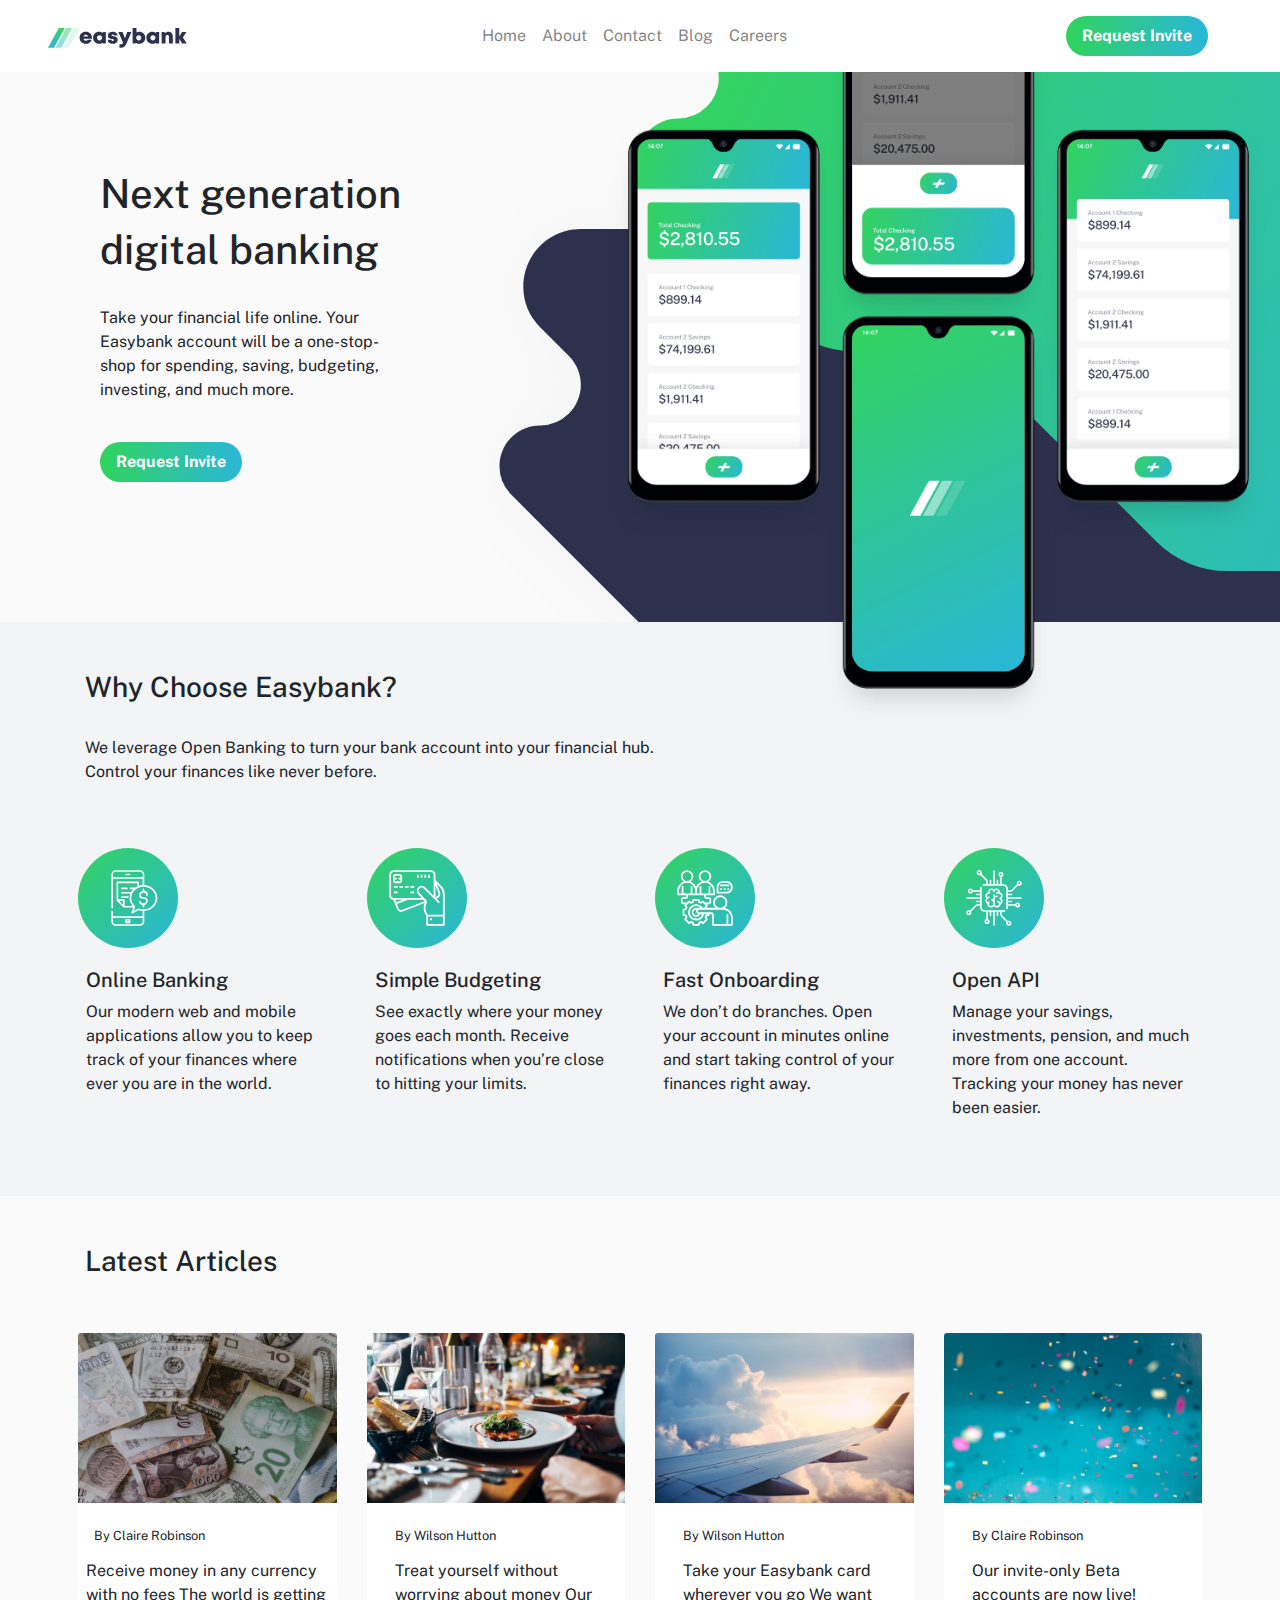
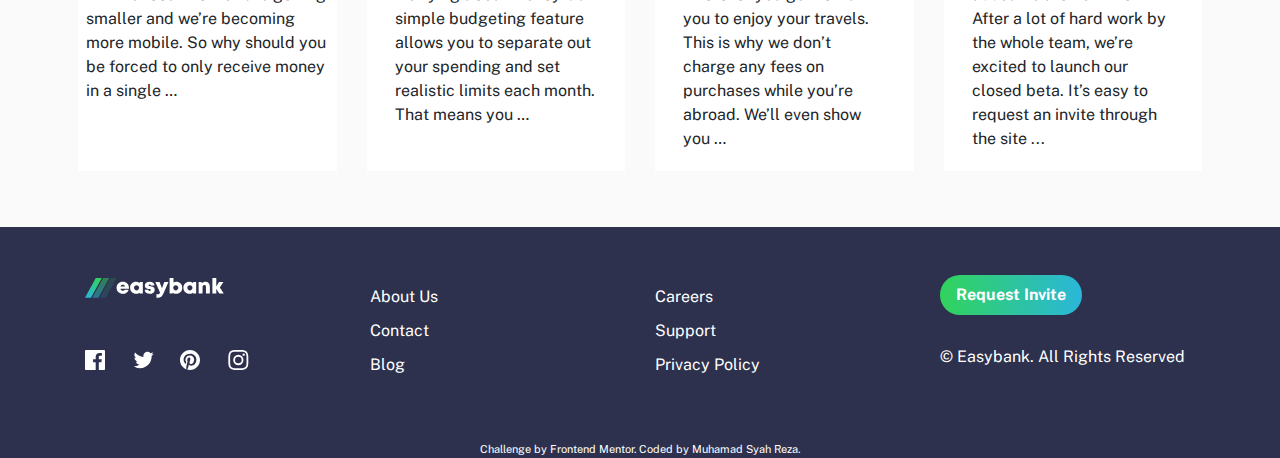
==== index.html @ f1839462 "update component" ====
<!DOCTYPE html>
<html lang="en">
  <head>
    <meta charset="UTF-8" />
    <meta name="viewport" content="width=device-width, initial-scale=1.0" />
    <!-- displays site properly based on user's device -->

    <link
      rel="icon"
      type="image/png"
      sizes="32x32"
      href="./images/favicon-32x32.png"
    />
    <link rel="stylesheet" href="style.css" />
    <link
      rel="stylesheet"
      href="https://cdn.jsdelivr.net/npm/bootstrap@4.0.0/dist/css/bootstrap.min.css"
      integrity="sha384-Gn5384xqQ1aoWXA+058RXPxPg6fy4IWvTNh0E263XmFcJlSAwiGgFAW/dAiS6JXm"
      crossorigin="anonymous"
    />
    <title>Frontend Mentor | Easybank landing page</title>
    <script
      src="https://code.jquery.com/jquery-3.2.1.slim.min.js"
      integrity="sha384-KJ3o2DKtIkvYIK3UENzmM7KCkRr/rE9/Qpg6aAZGJwFDMVNA/GpGFF93hXpG5KkN"
      crossorigin="anonymous"
    ></script>
    <script
      src="https://cdn.jsdelivr.net/npm/popper.js@1.12.9/dist/umd/popper.min.js"
      integrity="sha384-ApNbgh9B+Y1QKtv3Rn7W3mgPxhU9K/ScQsAP7hUibX39j7fakFPskvXusvfa0b4Q"
      crossorigin="anonymous"
    ></script>
    <script
      src="https://cdn.jsdelivr.net/npm/bootstrap@4.0.0/dist/js/bootstrap.min.js"
      integrity="sha384-JZR6Spejh4U02d8jOt6vLEHfe/JQGiRRSQQxSfFWpi1MquVdAyjUar5+76PVCmYl"
      crossorigin="anonymous"
    ></script>
    <!-- Feel free to remove these styles or customise in your own stylesheet 👍 -->
  </head>
  <body class="body p-0">
    <!-- Navbar -->
    <nav class="navbar navbar-light navbar-expand-lg p-3 pl-5 pr-5">
      <a class="navbar-brand" href="#"
        ><img src="/images/logo.svg" alt="brand-logo"
      /></a>
      <button
        class="navbar-toggler"
        type="button"
        data-toggle="collapse"
        data-target="#navbarSupportedContent"
        aria-controls="navbarSupportedContent"
        aria-expanded="false"
        aria-label="Toggle navigation"
      >
        <span class="navbar-toggler-icon"></span>
      </button>
      <div
        class="collapse navbar-collapse navbar-items"
        id="navbarSupportedContent"
      >
        <ul class="navbar-nav navbar-cust mx-auto">
          <li class="nav-item">
            <a class="nav-link" href="#">Home</a>
          </li>

          <li class="nav-item">
            <a class="nav-link" href="#">About</a>
          </li>
          <li class="nav-item">
            <a class="nav-link" href="#">Contact</a>
          </li>
          <li class="nav-item">
            <a class="nav-link" href="#">Blog</a>
          </li>
          <li class="nav-item">
            <a class="nav-link" href="#">Careers</a>
          </li>
        </ul>
        <div class="btn-inv-contain">
          <button class="btn-invite my-2 mr-4 my-sm-0" type="submit">
            Request Invite
          </button>
        </div>
      </div>
    </nav>
    <!-- Next generation digital banking -->
    <div class="container-fluid container-digibank">
      <div class="row content1-row">
        <div class="col-lg-4 column1">
          <h1 class="title pt-5">Next generation</h1>
          <h1 class="title">digital banking</h1>
          <div class="subtitle pt-4">
            <p>
              Take your financial life online. Your Easybank account will be a
              one-stop-shop for spending, saving, budgeting, investing, and much
              more.
            </p>
          </div>
          <div class="btn-invite-div pt-4 pb-5">
            <button class="btn-invite my-2 mr-4 my-sm-0" type="submit">
              Request Invite
            </button>
          </div>
        </div>
        <div class="col-lg-8 column2">
          <picture>
            <source
              class="mobile"
              media="(max-width: 799px)"
              srcset="/images/image-mockups.png"
            />
            <source
              class="desktop"
              media="(min-width: 800px)"
              srcset="/images/image-mockups.png"
            />
            <img
              class="p-0 m-0 ml-auto"
              src="/images/image-mockups.png"
              alt="main images"
            />
          </picture>
        </div>
      </div>
    </div>
    <!-- Why choose easy bank? -->
    <div class="container-fluid container-content pb-5">
      <div class="container container-fluid">
        <div class="row">
          <div class="col pt-5 col-easy">
            <h3>Why Choose Easybank?</h3>
            <p class="pt-4">
              We leverage Open Banking to turn your bank account into your
              financial hub. Control your finances like never before.
            </p>
          </div>
        </div>
        <div class="row pt-5 p-2">
          <div class="card-deck">
            <div class="card card-easybank">
              <img
                src="/images/icon-budgeting.svg"
                class="card-img-easybank"
                alt="image-currency"
              />
              <div class="card-body px-2">
                <h5>Online Banking</h5>
                <p class="card-text">
                  Our modern web and mobile applications allow you to keep track
                  of your finances where ever you are in the world.
                </p>
              </div>
            </div>
            <div class="card card-easybank">
              <img
                src="/images/icon-online.svg"
                class="card-img-easybank"
                alt="image-currency"
              />
              <div class="card-body px-2">
                <h5>Simple Budgeting</h5>
                <p class="card-text">
                  See exactly where your money goes each month. Receive
                  notifications when you’re close to hitting your limits.
                </p>
              </div>
            </div>
            <div class="card card-easybank">
              <img
                src="/images/icon-onboarding.svg"
                class="card-img-easybank"
                alt="image-currency"
              />
              <div class="card-body px-2">
                <h5>Fast Onboarding</h5>
                <p class="card-text">
                  We don’t do branches. Open your account in minutes online and
                  start taking control of your finances right away.
                </p>
              </div>
            </div>
            <div class="card card-easybank">
              <img
                src="/images/icon-api.svg"
                class="card-img-easybank"
                alt="image-currency"
              />
              <div class="card-body px-2">
                <h5>Open API</h5>
                <p class="card-text">
                  Manage your savings, investments, pension, and much more from
                  one account. Tracking your money has never been easier.
                </p>
              </div>
            </div>
          </div>
        </div>
      </div>
    </div>
    <!-- Latest Articles -->
    <div class="container-fluid container-articles pb-5">
      <div class="container container-fluid">
        <div class="row">
          <div class="col-6 pt-5">
            <h3>Latest Articles</h3>
          </div>
        </div>
        <div class="row pt-5 p-2">
          <div class="card-deck card-articles">
            <div class="card card-articles">
              <img
                src="/images/image-currency.jpg"
                class="card-img-top"
                alt="image-currency"
              />
              <div class="card-body px-2">
                <p class="card-title px-2"><small>By Claire Robinson</small></p>
                <p class="card-text">
                  Receive money in any currency with no fees The world is
                  getting smaller and we’re becoming more mobile. So why should
                  you be forced to only receive money in a single …
                </p>
              </div>
            </div>
            <div class="card">
              <img
                src="/images/image-restaurant.jpg"
                class="card-img-top"
                alt="image-currency"
              />
              <div class="card-body">
                <p class="card-title px-2"><small>By Wilson Hutton</small></p>
                <p class="card-text px-2">
                  Treat yourself without worrying about money Our simple
                  budgeting feature allows you to separate out your spending and
                  set realistic limits each month. That means you …
                </p>
              </div>
            </div>
            <div class="card">
              <img
                src="/images/image-plane.jpg"
                class="card-img-top"
                alt="image-currency"
              />
              <div class="card-body">
                <p class="card-title px-2"><small>By Wilson Hutton</small></p>
                <p class="card-text px-2">
                  Take your Easybank card wherever you go We want you to enjoy
                  your travels. This is why we don’t charge any fees on
                  purchases while you’re abroad. We’ll even show you …
                </p>
              </div>
            </div>
            <div class="card">
              <img
                src="/images/image-confetti.jpg"
                class="card-img-top"
                alt="image-currency"
              />
              <div class="card-body">
                <p class="card-title px-2"><small>By Claire Robinson</small></p>
                <p class="card-text px-2">
                  Our invite-only Beta accounts are now live! After a lot of
                  hard work by the whole team, we’re excited to launch our
                  closed beta. It’s easy to request an invite through the site
                  ...
                </p>
              </div>
            </div>
          </div>
        </div>
      </div>
    </div>
    <!-- Footer -->
    <div class="container-fluid container-footer pt-5">
      <div class="container container-fluid">
        <div class="row">
          <div class="col-3">
            <img src="/images/white-logo.svg" alt="logo" class="filter" />
            <div class="row pt-5 so-logo">
              <div class="col-2">
                <img src="/images/icon-facebook.svg" alt="facebook" />
              </div>
              <div class="col-2">
                <img src="/images/icon-twitter.svg" alt="twitter" />
              </div>
              <div class="col-2">
                <img src="/images/icon-pinterest.svg" alt="pinterest" />
              </div>
              <div class="col-2">
                <img src="/images/icon-instagram.svg" alt="instagram" />
              </div>
            </div>
          </div>
          <div class="col-3">
            <ul class="list-unstyled">
              <li><a href="#">About Us</a></li>
              <li><a href="#">Contact</a></li>
              <li><a href="#">Blog</a></li>
            </ul>
          </div>
          <div class="col-3">
            <ul class="list-unstyled">
              <li><a href="#">Careers</a></li>
              <li><a href="#">Support</a></li>
              <li><a href="#">Privacy Policy</a></li>
            </ul>
          </div>
          <div class="col-3">
            <button class="btn-invite" type="submit">Request Invite</button>

            <p class="copyright">© Easybank. All Rights Reserved</p>
          </div>
        </div>
      </div>
      <div class="attribution pt-5">
        Challenge by
        <a href="https://www.frontendmentor.io?ref=challenge" target="_blank"
          >Frontend Mentor</a
        >. Coded by
        <a
          href="https://www.frontendmentor.io/profile/msyahreza"
          target="_blank"
          >Muhamad Syah Reza</a
        >.
      </div>
    </div>
  </body>
</html>
---- style.css ----
@import url("https://fonts.googleapis.com/css2?family=Public+Sans:wght@300;400;700&display=swap");

.attribution {
  font-size: 11px;
  text-align: center;
  color: white;
}
.attribution a {
  color: white;
}

.body {
  font-family: "Public Sans", sans-serif;
}

.navbar {
  font-family: "Public Sans", sans-serif;
  font-weight: 400;
  background-color: #ffffff;
  z-index: 2;
}

.navbar .navbar-nav .nav-link {
  color: #000000;
  font-size: 1em;
  font-family: "Public Sans", sans-serif;
  font-weight: 400;
}
.navbar .navbar-nav .nav-link:hover {
  color: hsl(136, 65%, 51%) !important;
}
.navbar .navbar-nav .nav-item {
  position: relative;
}
.navbar .navbar-nav .nav-item::after {
  position: absolute;
  bottom: 0;
  left: 0;
  right: 0;
  margin: auto;
  background-image: linear-gradient(
    to right,
    hsl(136, 65%, 51%),
    hsl(192, 70%, 51%)
  );
  width: 0%;
  content: "";
  height: 3px;
  transition: all 0.5s;
}

.navbar .navbar-nav .nav-item:hover::after {
  width: 100%;
}

.btn-invite {
  font-weight: bold;
  color: white;
  border: none;
  background: linear-gradient(
    90deg,
    hsl(136, 65%, 51%) 0%,
    hsl(192, 70%, 51%) 100%
  );
  cursor: pointer;
  transition: 0.5s ease;
  border-radius: 20px;
  padding: 0.5rem 1rem;
}

.btn-invite:hover {
  background: linear-gradient(
    90deg,
    hsl(192, 70%, 51%) 0%,
    hsl(136, 65%, 51%) 100%
  );
  color: hsl(233, 26%, 24%);
  transition: 1s ease;
}

.container-digibank {
  background-color: hsl(0, 0%, 98%);
}

picture img {
  object-fit: contain;
  object-position: 100% 0;
  width: 900px;
  height: 800px;
}

picture {
  display: flex;
  justify-content: center;
  align-items: center;
}

.content1-row {
  height: 550px;
}

.container-fluid .column1 {
  padding-top: 50px;
  padding-left: 100px;
}
.column2 {
  width: 300px;
  height: 700px;
  object-fit: cover;
  bottom: 150px;
  background-image: url("/images/bg-intro-desktop.svg");
  background-repeat: no-repeat;
  z-index: 1;
}

/* section 2 */
.container-content {
  background-color: hsl(220, 16%, 96%);
  object-fit: cover;
}

.container-content .col-easy {
  max-width: 600px;
}

.card-deck .card-easybank {
  background-color: transparent;
}

.card-easybank img {
  max-width: 100px;
}

/* section 3 */
.container-articles {
  background-color: hsl(0, 0%, 98%);
}

.card-articles {
  border: none;
}

.card {
  border: none !important;
  border-radius: 0px !important;
}

.card img {
  width: 100%;
  max-height: 170px;
}

/* Footer */
.container-footer {
  background-color: hsl(233, 26%, 24%);
}

.list-unstyled li {
  padding-top: 10px;
}

.list-unstyled li a {
  color: white;
}

.list-unstyled li a:hover {
  color: hsl(136, 65%, 51%);
  text-decoration: none;
  transition: 0.5s ease;
}

.copyright {
  padding-top: 30px;
  color: white;
}

.so-logo img {
  cursor: pointer;
}

@media (max-width: 768px) {
  .navbar .navbar-nav {
    align-items: center;
    justify-content: center;
  }

  .btn-inv-contain {
    align-items: center;
    justify-content: center;
    display: flex;
    padding-left: 25px;
  }
  .title {
    text-align: center;
  }

  .subtitle {
    text-align: center;
  }

  .btn-invite-div {
    display: flex;
    justify-content: center;
    align-items: center;
  }
  .column2 {
    order: 1;
    padding-bottom: 0px;
    object-fit: cover;
    max-width: 500px;
    max-height: 400px;
    width: 100%;
    bottom: 0px;
    background-image: url("/images/bg-intro-mobile.svg");
  }

  .column1 {
    order: 2;
    padding-top: 0px;
    align-items: center;
    justify-content: center;
    padding-left: 0px;
  }

  .container-fluid .column1 {
    padding-left: 0px;
    padding-bottom: 10px;
  }
  picture img {
    max-width: 500px;
    width: 100%;
    max-height: 400px;
  }

  .container-content {
    background-color: hsl(0, 0%, 98%);
    object-fit: cover;
    bottom: 0px;
    padding-top: 10px;
  }
  .content1-row {
    height: 800px;
  }
  .container-content {
    text-align: center;
  }

  .card-easybank {
    align-items: center;
  } 
}
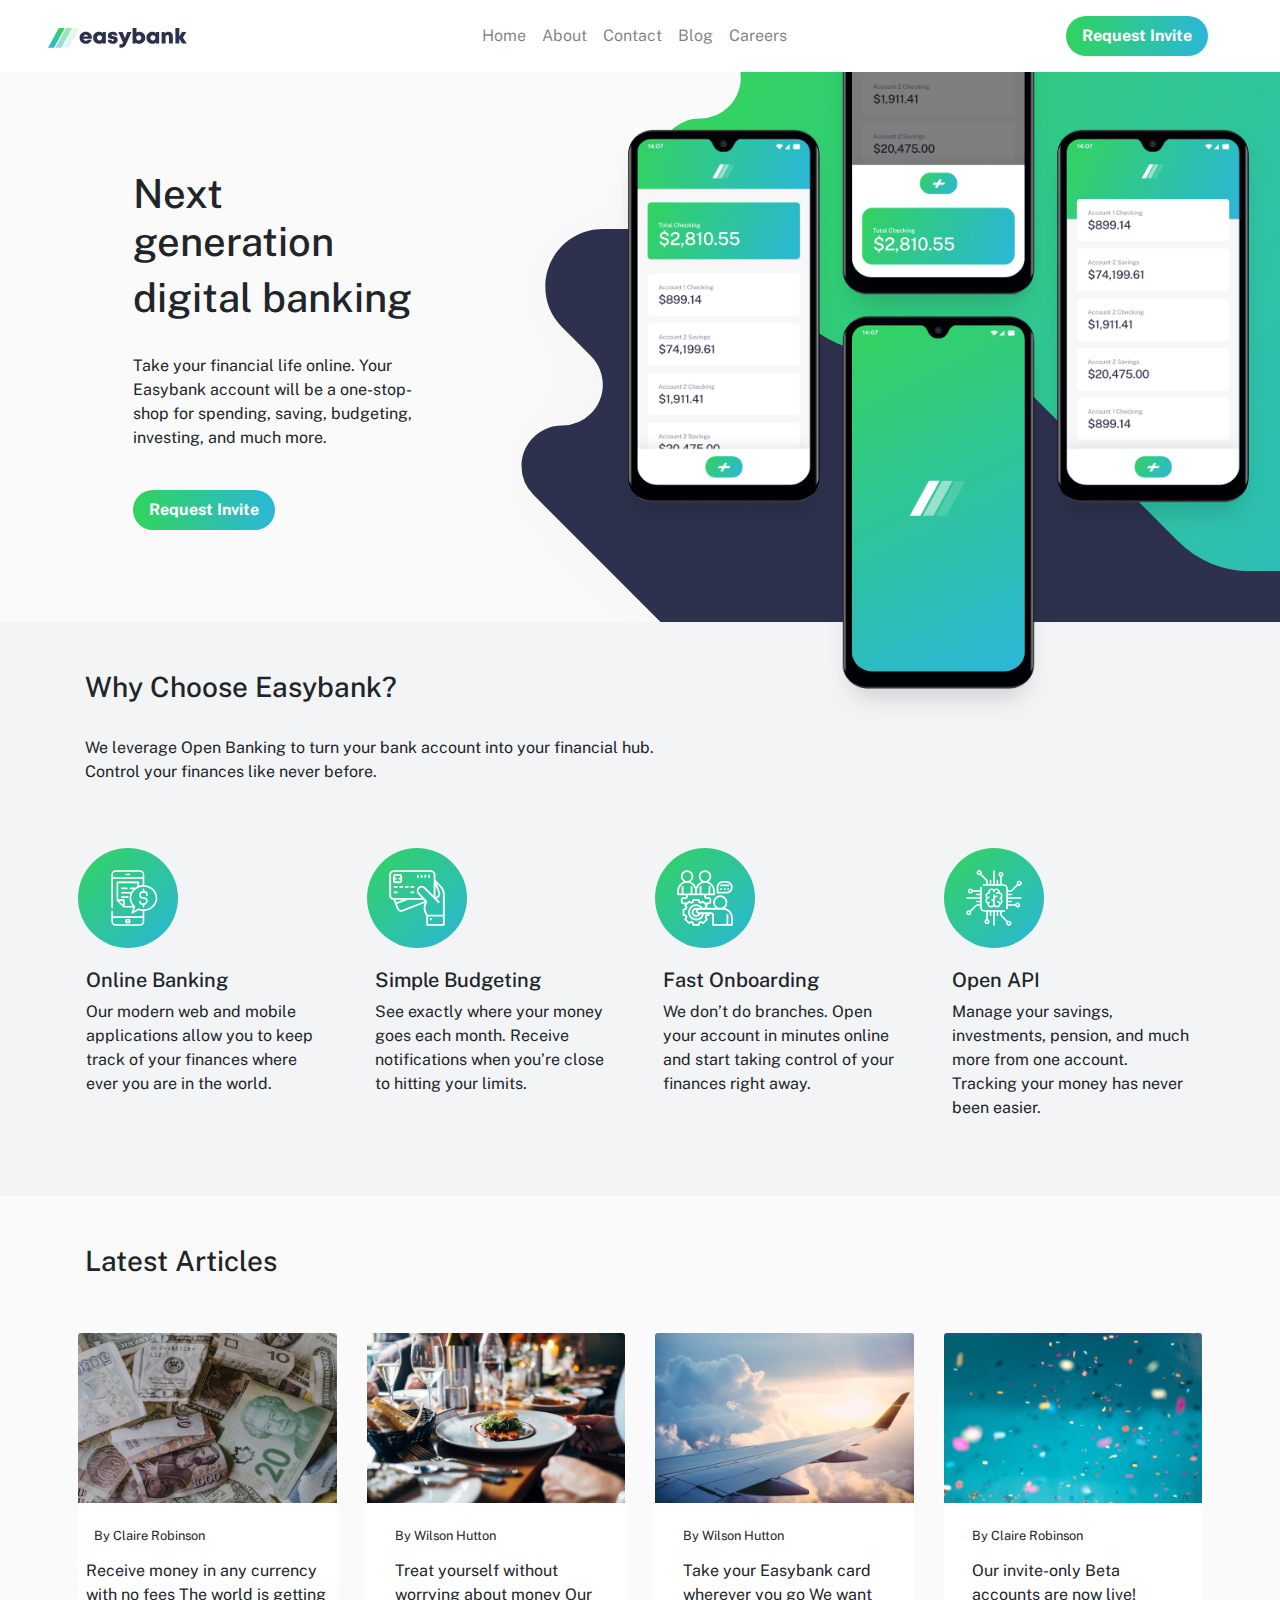
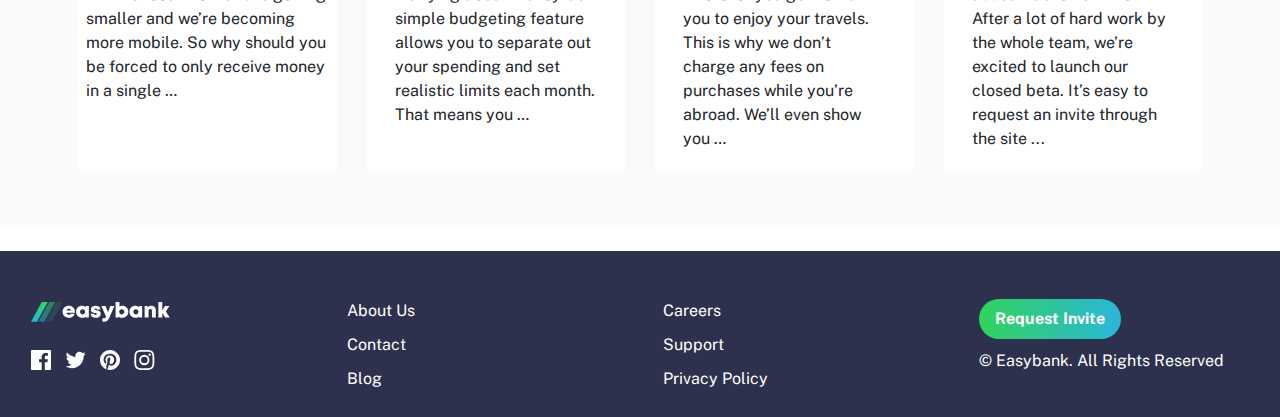
==== commit 6e9f1736: "update" ====
--- a/index.html
+++ b/index.html
@@ -83,7 +83,7 @@
       </div>
     </nav>
     <!-- Next generation digital banking -->
-    <div class="container-fluid container-digibank">
+    <div class="container-fluid container-digibank pl-5">
       <div class="row content1-row">
         <div class="col-lg-4 column1">
           <h1 class="title pt-5">Next generation</h1>
@@ -200,7 +200,7 @@
     <div class="container-fluid container-articles pb-5">
       <div class="container container-fluid">
         <div class="row">
-          <div class="col-6 pt-5">
+          <div class="col pt-5 article-title">
             <h3>Latest Articles</h3>
           </div>
         </div>
@@ -272,58 +272,68 @@
       </div>
     </div>
     <!-- Footer -->
-    <div class="container-fluid container-footer pt-5">
-      <div class="container container-fluid">
-        <div class="row">
-          <div class="col-3">
-            <img src="/images/white-logo.svg" alt="logo" class="filter" />
-            <div class="row pt-5 so-logo">
-              <div class="col-2">
-                <img src="/images/icon-facebook.svg" alt="facebook" />
-              </div>
-              <div class="col-2">
-                <img src="/images/icon-twitter.svg" alt="twitter" />
-              </div>
-              <div class="col-2">
-                <img src="/images/icon-pinterest.svg" alt="pinterest" />
-              </div>
-              <div class="col-2">
-                <img src="/images/icon-instagram.svg" alt="instagram" />
-              </div>
-            </div>
-          </div>
-          <div class="col-3">
+    <footer class="page-footer font-small blue pt-4">
+      <!-- Footer Links -->
+      <div class="container-fluid container-footer pt-5">
+        <!-- Grid row -->
+        <div class="row pl-3">
+          <!-- Grid column -->
+          <div class="col-md-3 mt-md-0 mt-3">
+            <!-- Content -->
+            <img src="/images/white-logo.svg" alt="" />
+            <div class="col p-0 pt-4 so-logo">
+              <img src="/images/icon-facebook.svg" alt="" />
+              <img src="/images/icon-twitter.svg" alt="" />
+              <img src="/images/icon-pinterest.svg" alt="" />
+              <img src="/images/icon-instagram.svg" alt="" />
+            </div>
+          </div>
+          <!-- Grid column -->
+          <hr class="clearfix w-100 d-md-none pb-3" />
+          <!-- Grid column -->
+          <div class="col-md-3 mb-md-0">
             <ul class="list-unstyled">
-              <li><a href="#">About Us</a></li>
-              <li><a href="#">Contact</a></li>
-              <li><a href="#">Blog</a></li>
+              <li>
+                <a href="#!">About Us</a>
+              </li>
+              <li>
+                <a href="#!">Contact</a>
+              </li>
+              <li>
+                <a href="#!">Blog</a>
+              </li>
             </ul>
           </div>
-          <div class="col-3">
+          <!-- Grid column -->
+          <div class="col-md-3 mb-md-0 mb-3">
             <ul class="list-unstyled">
-              <li><a href="#">Careers</a></li>
-              <li><a href="#">Support</a></li>
-              <li><a href="#">Privacy Policy</a></li>
+              <li>
+                <a href="#!">Careers</a>
+              </li>
+              <li>
+                <a href="#!">Support</a>
+              </li>
+              <li>
+                <a href="#!">Privacy Policy</a>
+              </li>
             </ul>
           </div>
-          <div class="col-3">
-            <button class="btn-invite" type="submit">Request Invite</button>
-
-            <p class="copyright">© Easybank. All Rights Reserved</p>
-          </div>
-        </div>
-      </div>
-      <div class="attribution pt-5">
-        Challenge by
-        <a href="https://www.frontendmentor.io?ref=challenge" target="_blank"
-          >Frontend Mentor</a
-        >. Coded by
-        <a
-          href="https://www.frontendmentor.io/profile/msyahreza"
-          target="_blank"
-          >Muhamad Syah Reza</a
-        >.
-      </div>
-    </div>
+          <!-- Grid column -->
+          <div class="col-md-3 mb-md-0 mb-3">
+            <ul class="list-unstyled">
+              <li>
+                <button class="btn-invite my-2 mr-4 my-sm-0" type="submit">
+                  Request Invite
+                </button>
+              </li>
+              <li>
+                <p>© Easybank. All Rights Reserved</p>
+              </li>
+            </ul>
+          </div>
+        </div>
+      </div>
+    </footer>
+    <!-- Footer -->
   </body>
 </html>
--- a/style.css
+++ b/style.css
@@ -156,10 +156,14 @@
 }
 
 .list-unstyled li {
-  padding-top: 10px;
+  padding-bottom: 10px;
 }
 
 .list-unstyled li a {
+  color: white;
+}
+
+.list-unstyled p{
   color: white;
 }
 
@@ -176,6 +180,7 @@
 
 .so-logo img {
   cursor: pointer;
+  padding-right: 10px;
 }
 
 @media (max-width: 768px) {
@@ -243,9 +248,16 @@
   }
   .container-content {
     text-align: center;
+    padding-top: 150px;
   }
 
   .card-easybank {
     align-items: center;
-  } 
-}
+  }
+
+  .article-title{
+    text-align: center;
+    justify-content: center;
+  }
+
+}
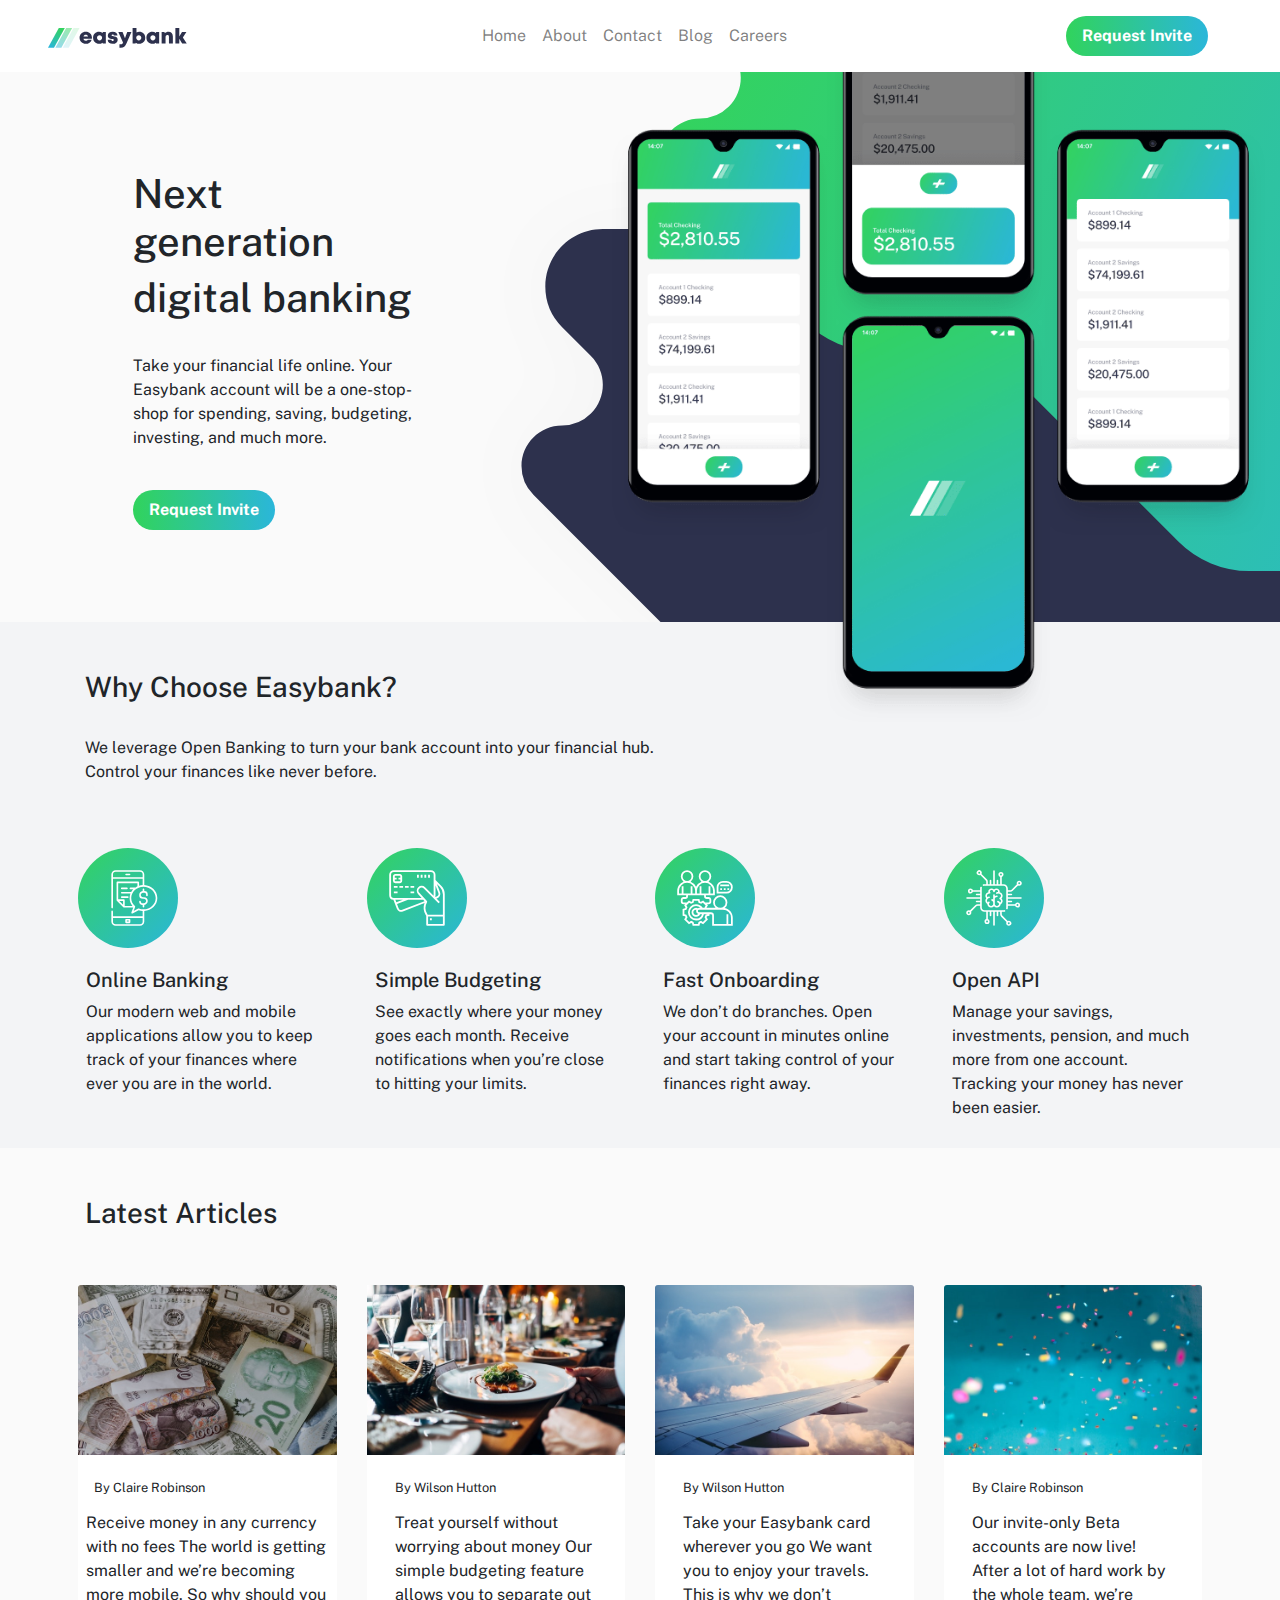
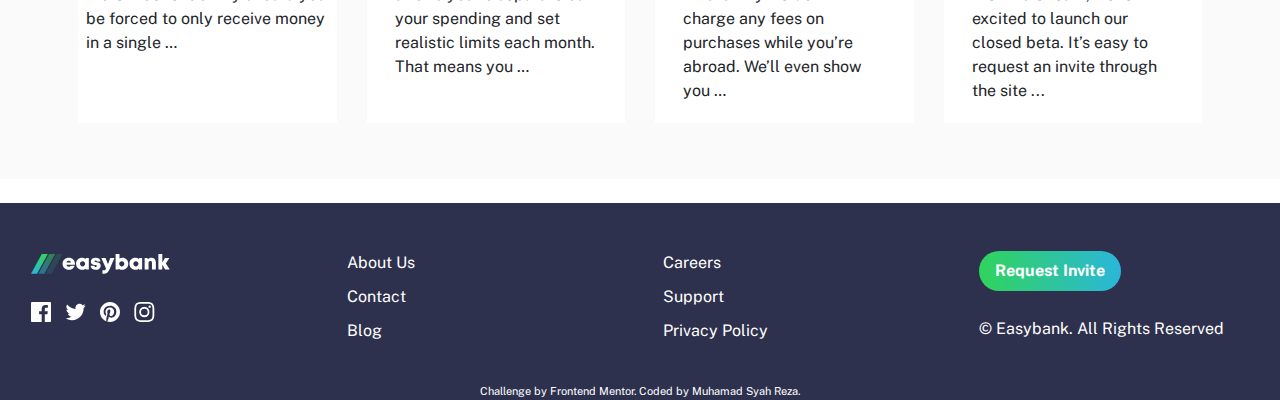
==== commit c63bfc6b: "update" ====
--- a/index.html
+++ b/index.html
@@ -116,14 +116,14 @@
             <img
               class="p-0 m-0 ml-auto"
               src="/images/image-mockups.png"
-              alt="main images"
+              alt="-image-mockups"
             />
           </picture>
         </div>
       </div>
     </div>
     <!-- Why choose easy bank? -->
-    <div class="container-fluid container-content pb-5">
+    <div class="container-fluid container-content pb-0">
       <div class="container container-fluid">
         <div class="row">
           <div class="col pt-5 col-easy">
@@ -140,7 +140,7 @@
               <img
                 src="/images/icon-budgeting.svg"
                 class="card-img-easybank"
-                alt="image-currency"
+                alt="icon-budgeting"
               />
               <div class="card-body px-2">
                 <h5>Online Banking</h5>
@@ -154,7 +154,7 @@
               <img
                 src="/images/icon-online.svg"
                 class="card-img-easybank"
-                alt="image-currency"
+                alt="icon-online"
               />
               <div class="card-body px-2">
                 <h5>Simple Budgeting</h5>
@@ -168,7 +168,7 @@
               <img
                 src="/images/icon-onboarding.svg"
                 class="card-img-easybank"
-                alt="image-currency"
+                alt="icon-onboarding"
               />
               <div class="card-body px-2">
                 <h5>Fast Onboarding</h5>
@@ -182,7 +182,7 @@
               <img
                 src="/images/icon-api.svg"
                 class="card-img-easybank"
-                alt="image-currency"
+                alt="icon-api"
               />
               <div class="card-body px-2">
                 <h5>Open API</h5>
@@ -225,7 +225,7 @@
               <img
                 src="/images/image-restaurant.jpg"
                 class="card-img-top"
-                alt="image-currency"
+                alt="image-restaurant"
               />
               <div class="card-body">
                 <p class="card-title px-2"><small>By Wilson Hutton</small></p>
@@ -240,7 +240,7 @@
               <img
                 src="/images/image-plane.jpg"
                 class="card-img-top"
-                alt="image-currency"
+                alt="image-plane"
               />
               <div class="card-body">
                 <p class="card-title px-2"><small>By Wilson Hutton</small></p>
@@ -255,7 +255,7 @@
               <img
                 src="/images/image-confetti.jpg"
                 class="card-img-top"
-                alt="image-currency"
+                alt="image-confetti"
               />
               <div class="card-body">
                 <p class="card-title px-2"><small>By Claire Robinson</small></p>
@@ -280,12 +280,12 @@
           <!-- Grid column -->
           <div class="col-md-3 mt-md-0 mt-3">
             <!-- Content -->
-            <img src="/images/white-logo.svg" alt="" />
+            <img src="/images/white-logo.svg" alt="white-logo" />
             <div class="col p-0 pt-4 so-logo">
-              <img src="/images/icon-facebook.svg" alt="" />
-              <img src="/images/icon-twitter.svg" alt="" />
-              <img src="/images/icon-pinterest.svg" alt="" />
-              <img src="/images/icon-instagram.svg" alt="" />
+              <img src="/images/icon-facebook.svg" alt="facebook-icon" />
+              <img src="/images/icon-twitter.svg" alt="twitter-icon" />
+              <img src="/images/icon-pinterest.svg" alt="pinterest-icon" />
+              <img src="/images/icon-instagram.svg" alt="instagram-icon" />
             </div>
           </div>
           <!-- Grid column -->
@@ -326,11 +326,22 @@
                   Request Invite
                 </button>
               </li>
-              <li>
+              <li class="pt-3">
                 <p>© Easybank. All Rights Reserved</p>
               </li>
             </ul>
           </div>
+        </div>
+        <div class="attribution">
+          Challenge by
+          <a href="https://www.frontendmentor.io?ref=challenge" target="_blank"
+            >Frontend Mentor</a
+          >. Coded by
+          <a
+            href="https://www.frontendmentor.io/profile/msyahreza"
+            target="_blank"
+            >Muhamad Syah Reza</a
+          >.
         </div>
       </div>
     </footer>
--- a/style.css
+++ b/style.css
@@ -260,4 +260,12 @@
     justify-content: center;
   }
 
-}
+  .page-footer{
+    text-align: center;
+  }
+  
+  .list-unstyled{
+    text-align: center;
+  }
+
+}
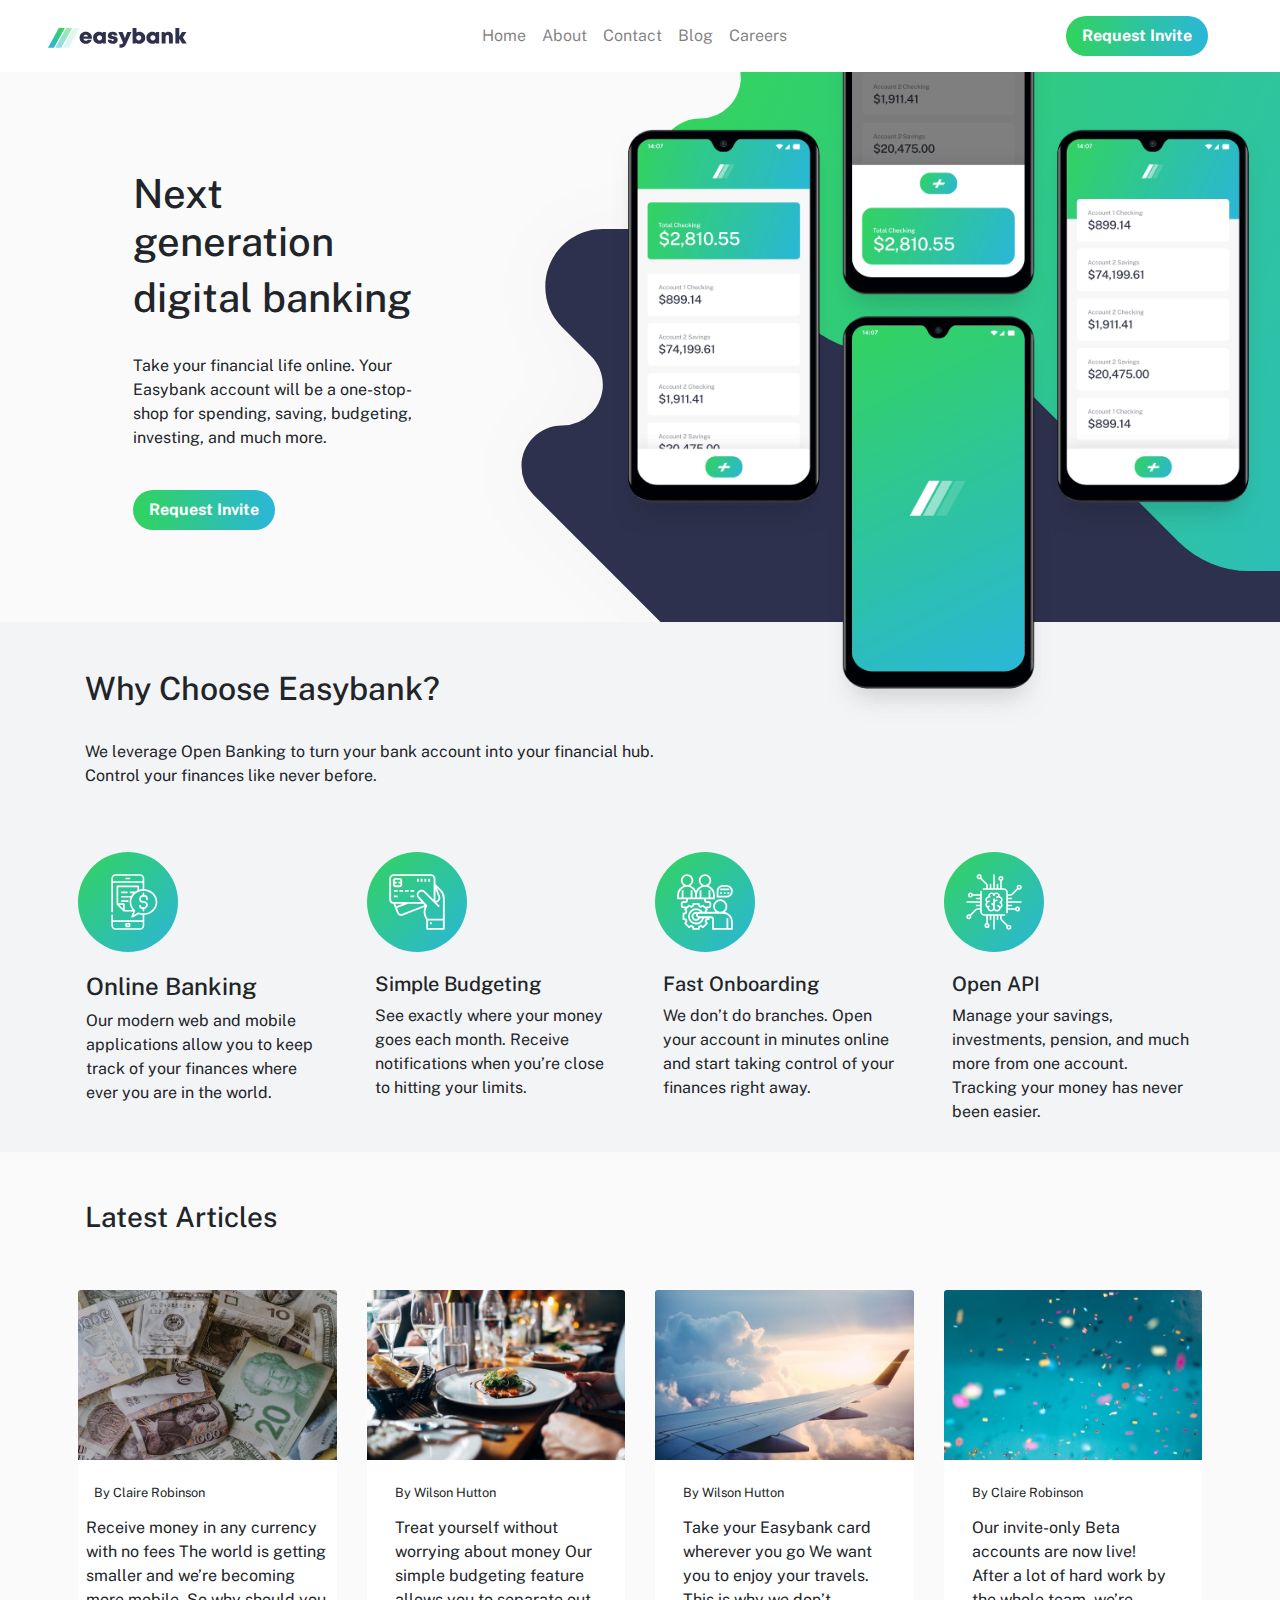
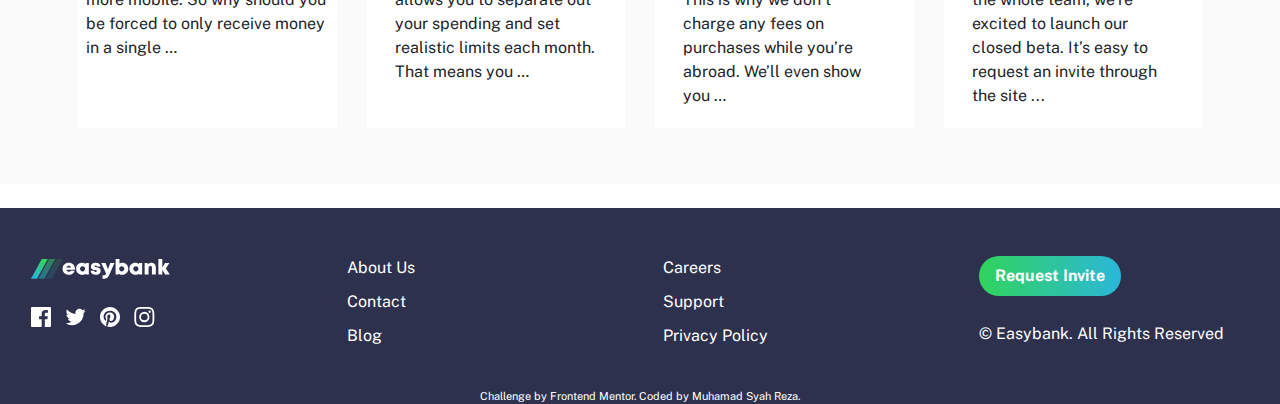
==== commit 466595e7: "update" ====
--- a/index.html
+++ b/index.html
@@ -1,5 +1,5 @@
 <!DOCTYPE html>
-<html lang="en">
+<html lang="en" role="htmldocs">
   <head>
     <meta charset="UTF-8" />
     <meta name="viewport" content="width=device-width, initial-scale=1.0" />
@@ -83,7 +83,7 @@
       </div>
     </nav>
     <!-- Next generation digital banking -->
-    <div class="container-fluid container-digibank pl-5">
+    <div class="container-fluid container-digibank pl-5" role="digibank-section">
       <div class="row content1-row">
         <div class="col-lg-4 column1">
           <h1 class="title pt-5">Next generation</h1>
@@ -123,11 +123,11 @@
       </div>
     </div>
     <!-- Why choose easy bank? -->
-    <div class="container-fluid container-content pb-0">
+    <div class="container-fluid container-content pb-0" role="why-easybank-section">
       <div class="container container-fluid">
         <div class="row">
           <div class="col pt-5 col-easy">
-            <h3>Why Choose Easybank?</h3>
+            <h2>Why Choose Easybank?</h2>
             <p class="pt-4">
               We leverage Open Banking to turn your bank account into your
               financial hub. Control your finances like never before.
@@ -143,7 +143,7 @@
                 alt="icon-budgeting"
               />
               <div class="card-body px-2">
-                <h5>Online Banking</h5>
+                <h4>Online Banking</h4>
                 <p class="card-text">
                   Our modern web and mobile applications allow you to keep track
                   of your finances where ever you are in the world.
@@ -197,7 +197,7 @@
       </div>
     </div>
     <!-- Latest Articles -->
-    <div class="container-fluid container-articles pb-5">
+    <div class="container-fluid container-articles pb-5" role="articles-content">
       <div class="container container-fluid">
         <div class="row">
           <div class="col pt-5 article-title">
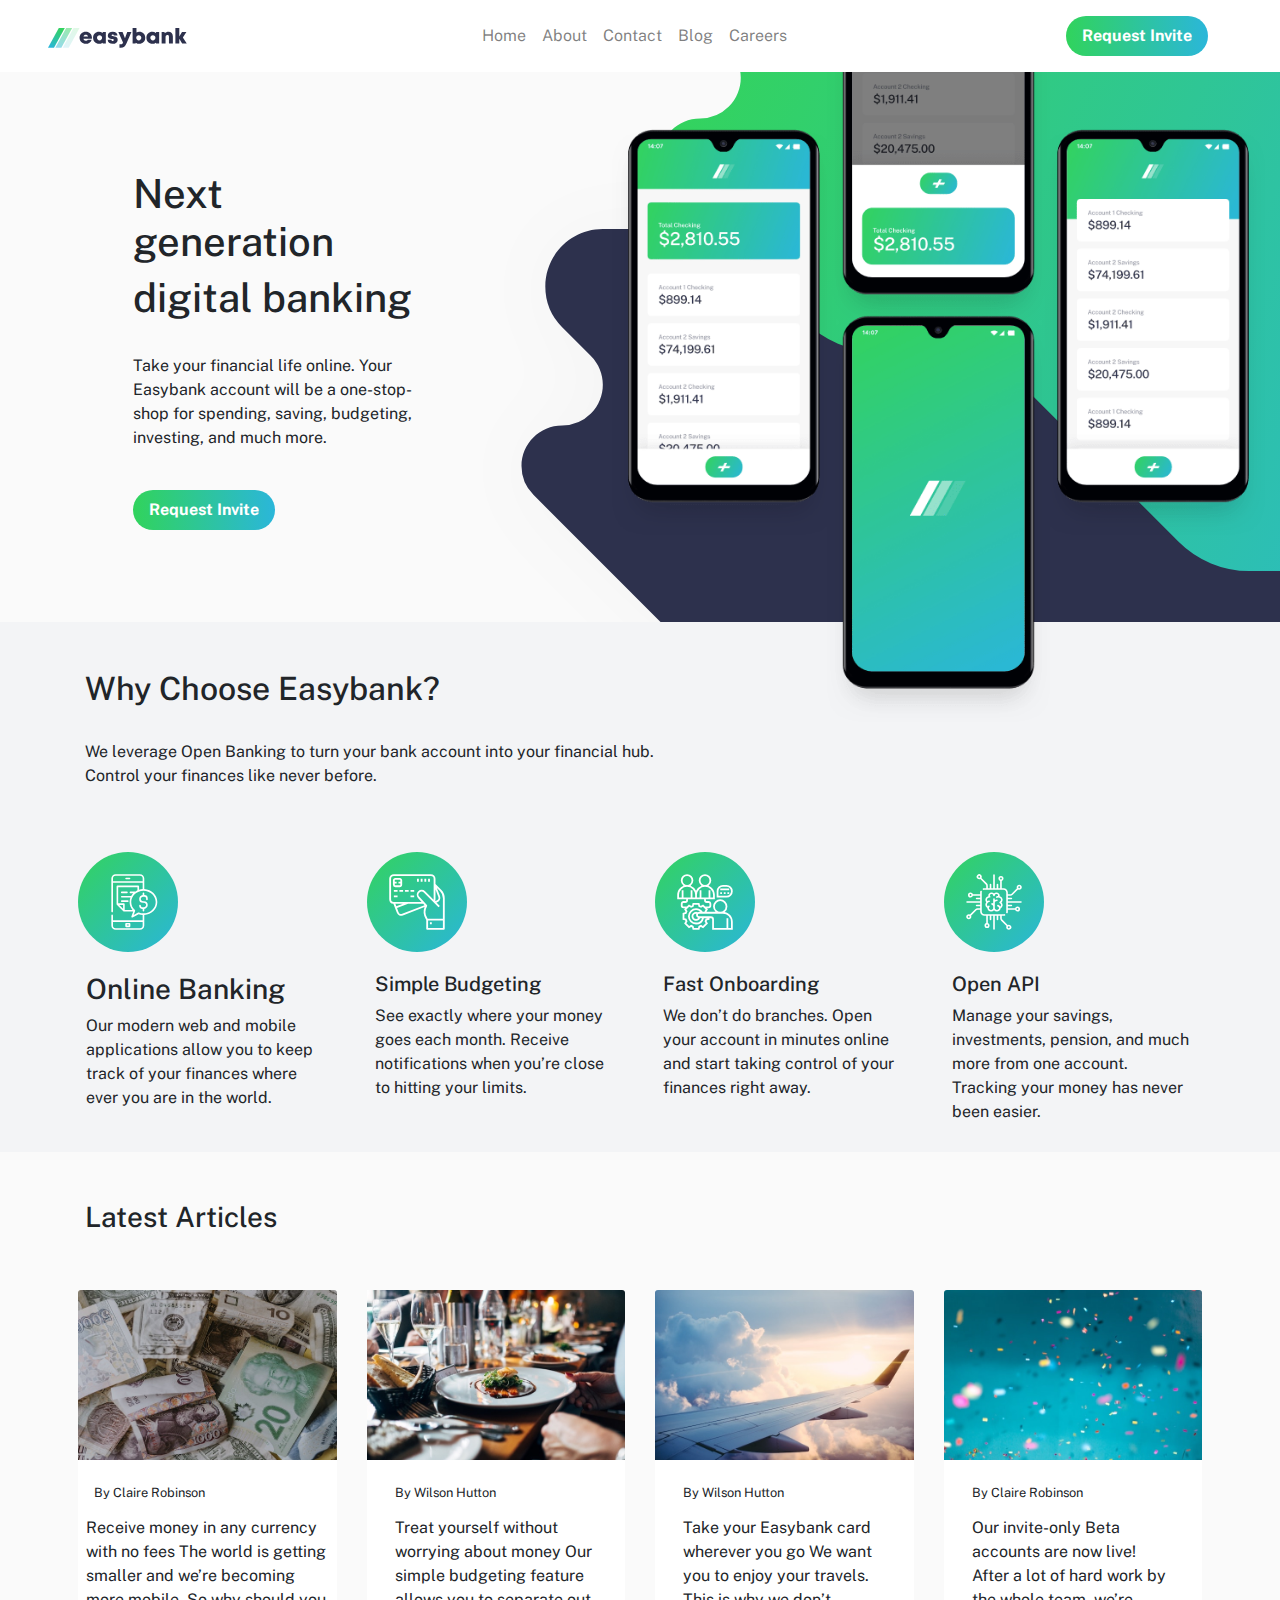
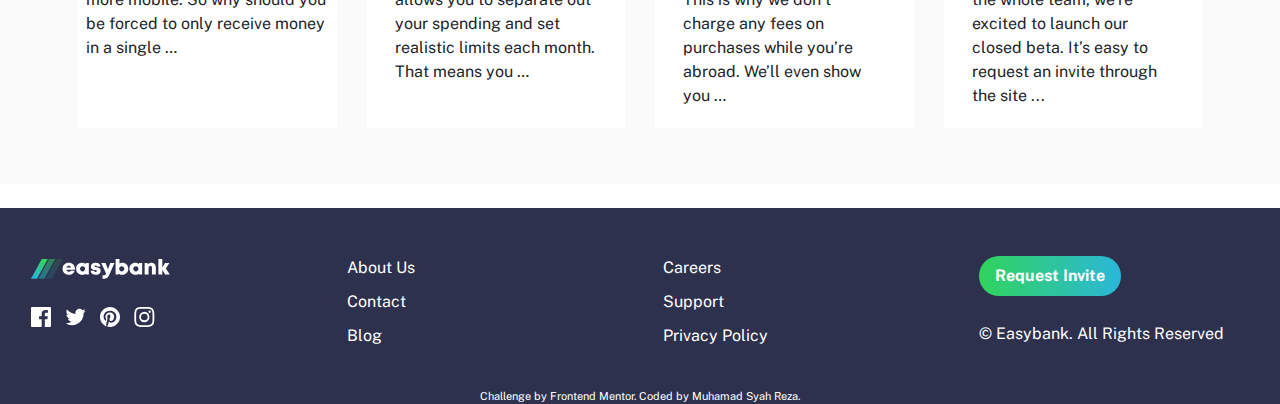
==== commit b1d3e5f5: "update" ====
--- a/index.html
+++ b/index.html
@@ -1,5 +1,5 @@
 <!DOCTYPE html>
-<html lang="en" role="htmldocs">
+<html lang="en">
   <head>
     <meta charset="UTF-8" />
     <meta name="viewport" content="width=device-width, initial-scale=1.0" />
@@ -38,7 +38,7 @@
   </head>
   <body class="body p-0">
     <!-- Navbar -->
-    <nav class="navbar navbar-light navbar-expand-lg p-3 pl-5 pr-5">
+    <nav class="navbar navbar-light navbar-expand-lg p-3 pl-5 pr-5" role="navigation">
       <a class="navbar-brand" href="#"
         ><img src="/images/logo.svg" alt="brand-logo"
       /></a>
@@ -83,7 +83,7 @@
       </div>
     </nav>
     <!-- Next generation digital banking -->
-    <div class="container-fluid container-digibank pl-5" role="digibank-section">
+    <div class="container-fluid container-digibank pl-5" role="banner">
       <div class="row content1-row">
         <div class="col-lg-4 column1">
           <h1 class="title pt-5">Next generation</h1>
@@ -123,7 +123,7 @@
       </div>
     </div>
     <!-- Why choose easy bank? -->
-    <div class="container-fluid container-content pb-0" role="why-easybank-section">
+    <div class="container-fluid container-content pb-0" role="main">
       <div class="container container-fluid">
         <div class="row">
           <div class="col pt-5 col-easy">
@@ -143,7 +143,7 @@
                 alt="icon-budgeting"
               />
               <div class="card-body px-2">
-                <h4>Online Banking</h4>
+                <h3>Online Banking</h3>
                 <p class="card-text">
                   Our modern web and mobile applications allow you to keep track
                   of your finances where ever you are in the world.
@@ -197,7 +197,7 @@
       </div>
     </div>
     <!-- Latest Articles -->
-    <div class="container-fluid container-articles pb-5" role="articles-content">
+    <div class="container-fluid container-articles pb-5" role="definition">
       <div class="container container-fluid">
         <div class="row">
           <div class="col pt-5 article-title">
@@ -272,7 +272,7 @@
       </div>
     </div>
     <!-- Footer -->
-    <footer class="page-footer font-small blue pt-4">
+    <footer class="page-footer font-small blue pt-4" role="contentinfo">
       <!-- Footer Links -->
       <div class="container-fluid container-footer pt-5">
         <!-- Grid row -->
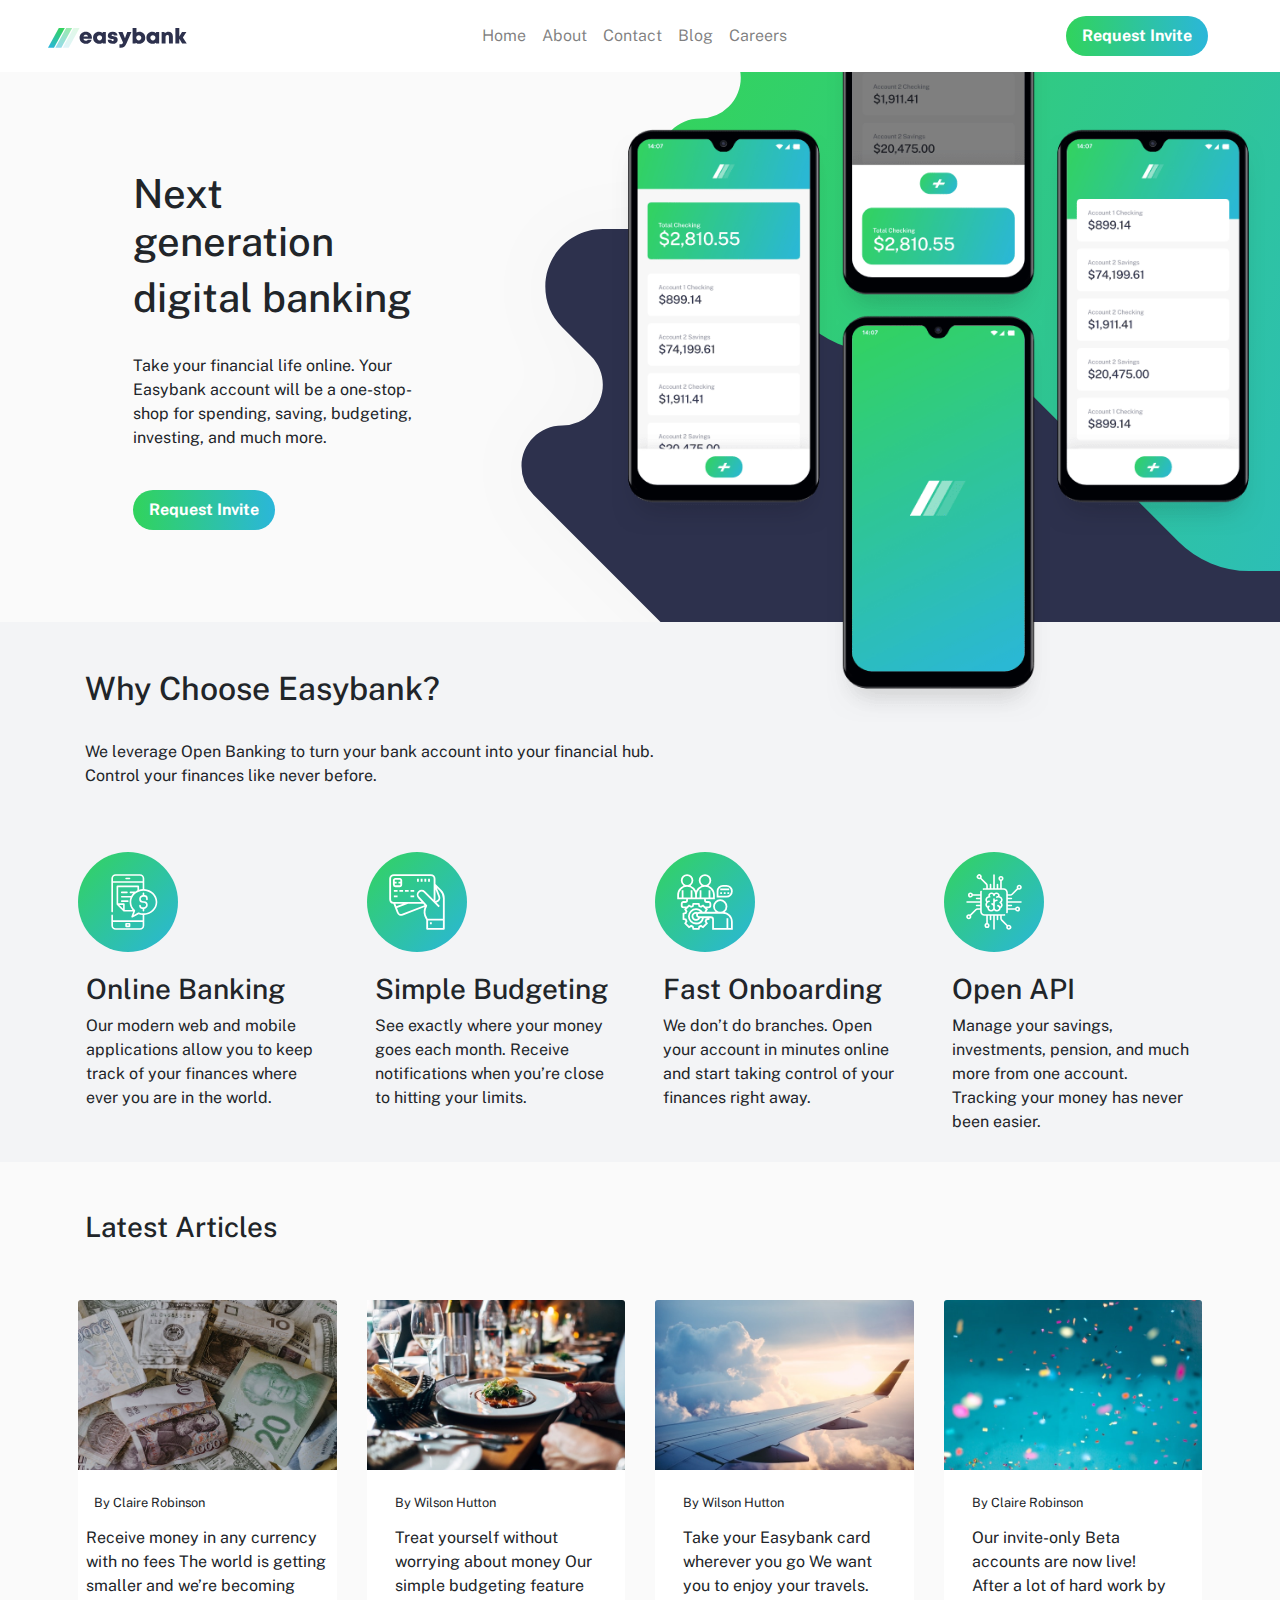
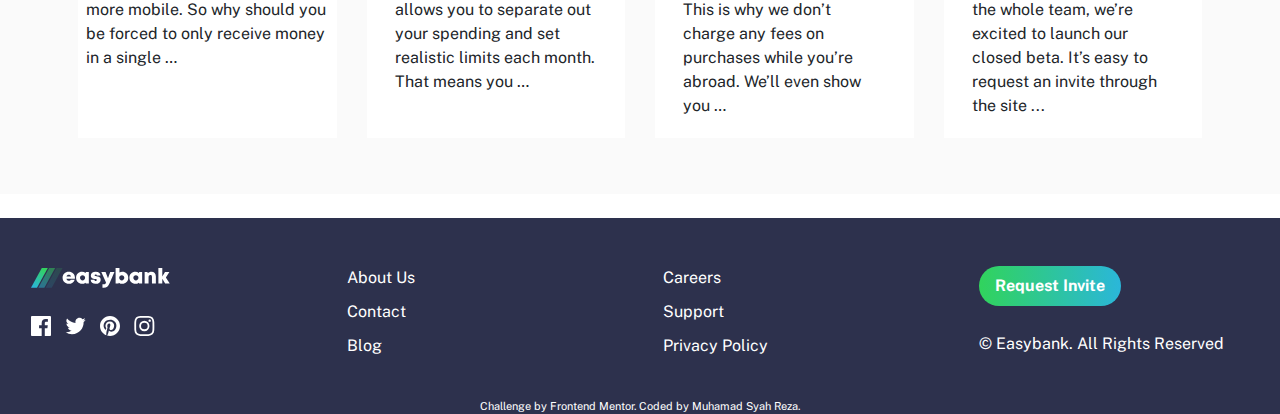
==== commit a1710e8d: "update" ====
--- a/index.html
+++ b/index.html
@@ -157,7 +157,7 @@
                 alt="icon-online"
               />
               <div class="card-body px-2">
-                <h5>Simple Budgeting</h5>
+                <h3>Simple Budgeting</h3>
                 <p class="card-text">
                   See exactly where your money goes each month. Receive
                   notifications when you’re close to hitting your limits.
@@ -171,7 +171,7 @@
                 alt="icon-onboarding"
               />
               <div class="card-body px-2">
-                <h5>Fast Onboarding</h5>
+                <h3>Fast Onboarding</h3>
                 <p class="card-text">
                   We don’t do branches. Open your account in minutes online and
                   start taking control of your finances right away.
@@ -185,7 +185,7 @@
                 alt="icon-api"
               />
               <div class="card-body px-2">
-                <h5>Open API</h5>
+                <h3>Open API</h3>
                 <p class="card-text">
                   Manage your savings, investments, pension, and much more from
                   one account. Tracking your money has never been easier.
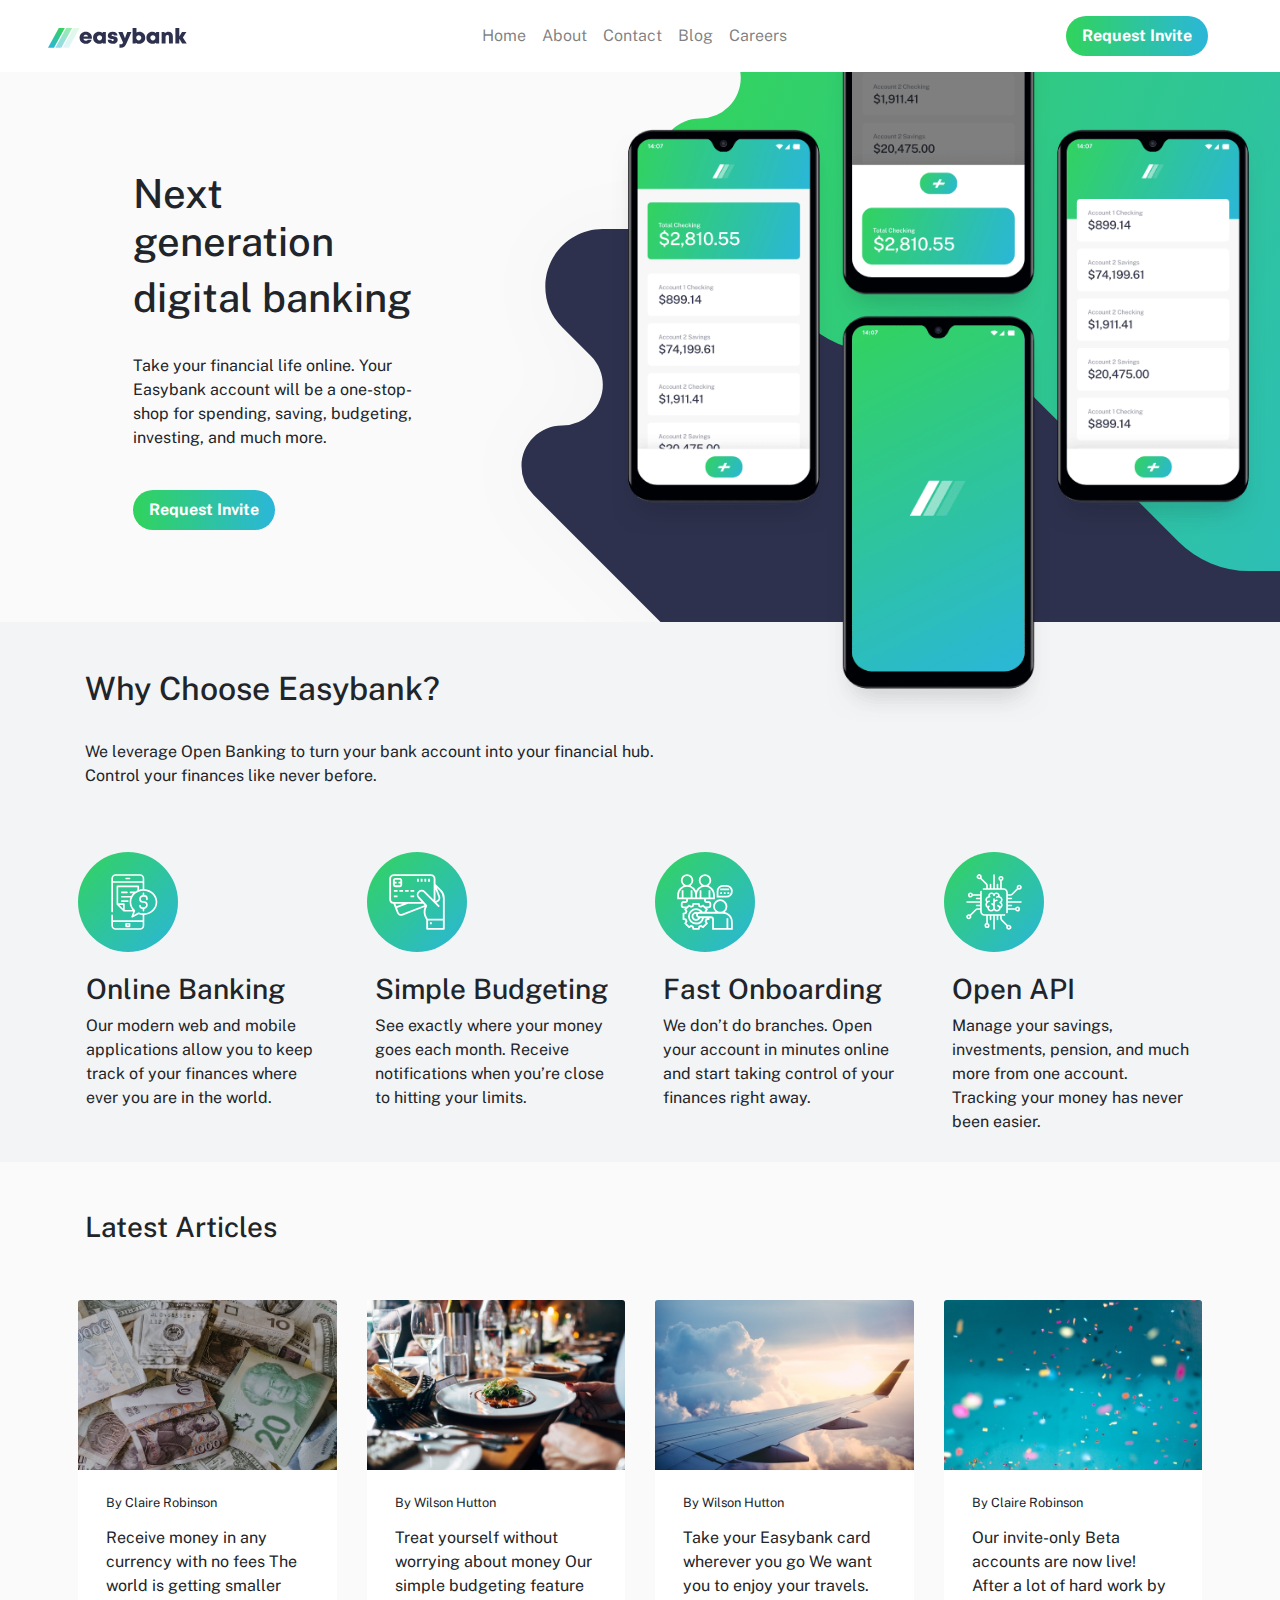
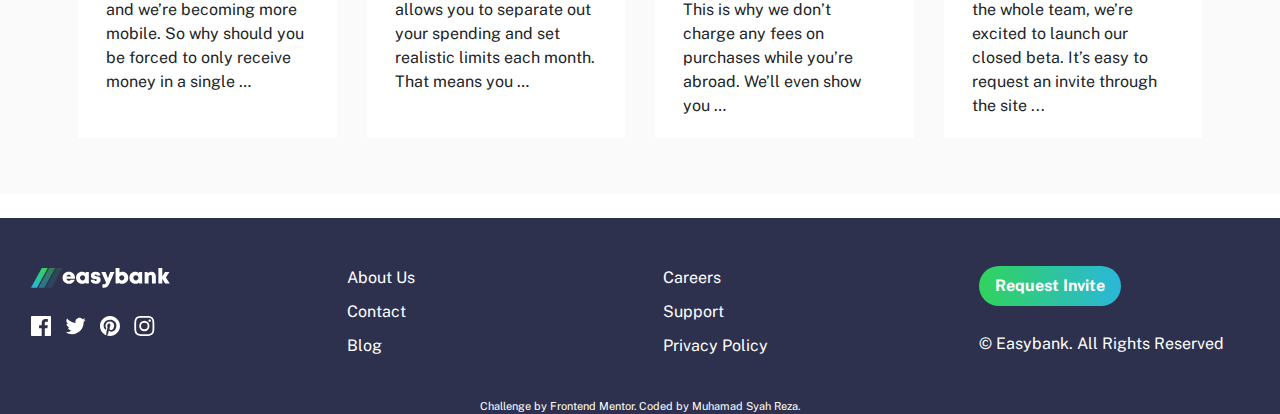
==== commit 0ebfdab7: "update" ====
--- a/index.html
+++ b/index.html
@@ -212,9 +212,9 @@
                 class="card-img-top"
                 alt="image-currency"
               />
-              <div class="card-body px-2">
+              <div class="card-body">
                 <p class="card-title px-2"><small>By Claire Robinson</small></p>
-                <p class="card-text">
+                <p class="card-text px-2">
                   Receive money in any currency with no fees The world is
                   getting smaller and we’re becoming more mobile. So why should
                   you be forced to only receive money in a single …
